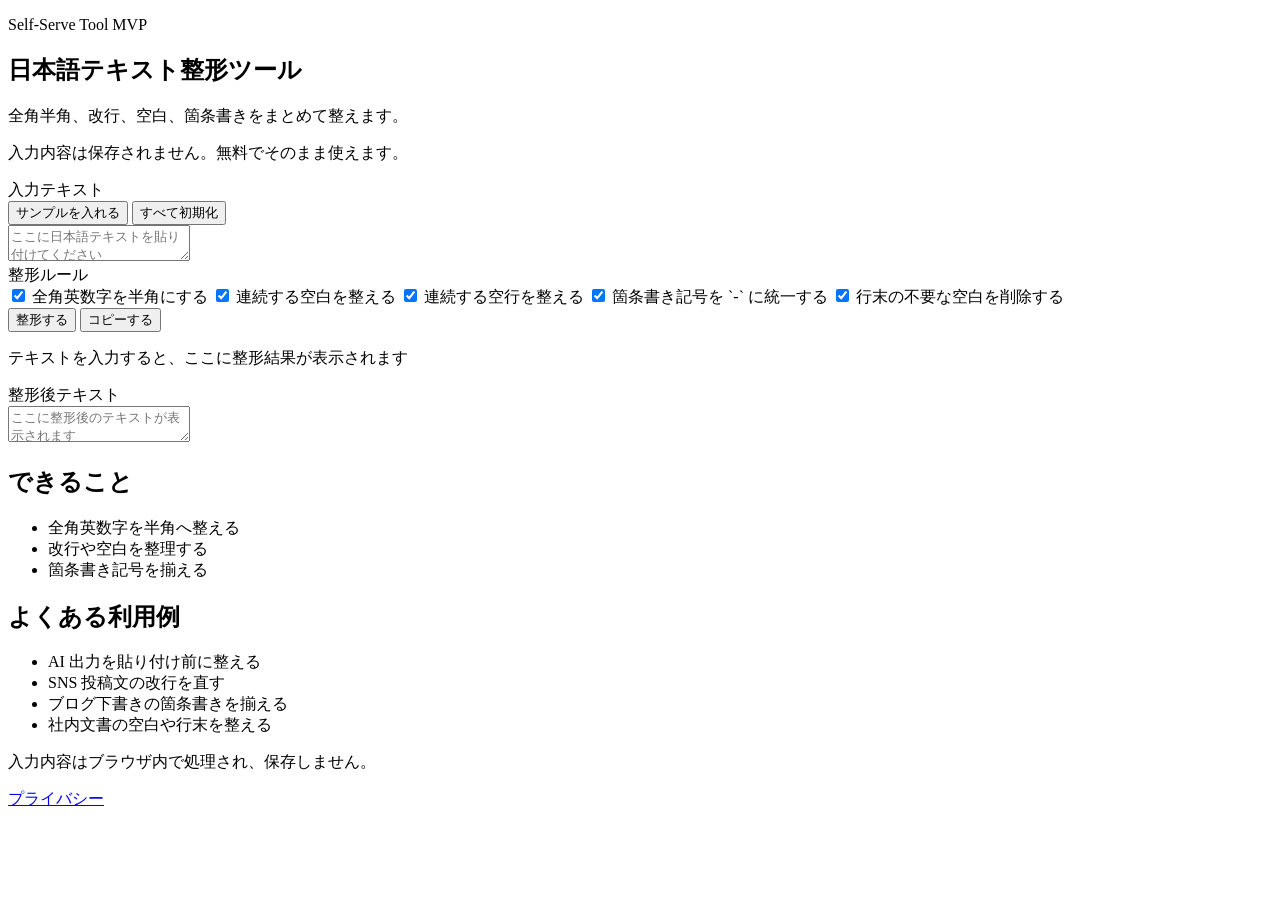
==== index.html @ af963721 "Add site files" ====
<!DOCTYPE html>
<html lang="ja">
  <head>
    <meta charset="UTF-8" />
    <meta name="viewport" content="width=device-width, initial-scale=1.0" />
    <title>日本語テキスト整形ツール</title>
    <meta
      name="description"
      content="全角半角、改行、空白、箇条書きをまとめて整える日本語テキスト整形ツールです。"
    />
    <meta name="robots" content="index,follow" />
    <meta name="theme-color" content="#f4efe7" />
    <meta property="og:type" content="website" />
    <meta property="og:title" content="日本語テキスト整形ツール" />
    <meta
      property="og:description"
      content="全角半角、改行、空白、箇条書きをまとめて整える日本語テキスト整形ツールです。"
    />
    <link rel="stylesheet" href="./styles.css" />
  </head>
  <body>
    <main class="page">
      <section class="hero">
        <p class="eyebrow">Self-Serve Tool MVP</p>
        <h1>日本語テキスト整形ツール</h1>
        <p class="lead">全角半角、改行、空白、箇条書きをまとめて整えます。</p>
        <p class="note">入力内容は保存されません。無料でそのまま使えます。</p>
      </section>

      <section class="workspace">
        <div class="panel">
          <div class="panel-header">
            <label for="inputText">入力テキスト</label>
            <div class="header-actions">
              <button type="button" id="fillSampleButton" class="ghost">サンプルを入れる</button>
              <button type="button" id="resetButton" class="ghost">すべて初期化</button>
            </div>
          </div>
          <textarea
            id="inputText"
            placeholder="ここに日本語テキストを貼り付けてください"
            spellcheck="false"
          ></textarea>
        </div>

        <div class="panel controls-panel">
          <div class="panel-header">
            <span>整形ルール</span>
          </div>
          <div class="rule-list">
            <label><input type="checkbox" id="ruleFullWidth" checked /> 全角英数字を半角にする</label>
            <label><input type="checkbox" id="ruleSpaces" checked /> 連続する空白を整える</label>
            <label><input type="checkbox" id="ruleBlankLines" checked /> 連続する空行を整える</label>
            <label><input type="checkbox" id="ruleBullets" checked /> 箇条書き記号を `-` に統一する</label>
            <label><input type="checkbox" id="ruleTrimTrailing" checked /> 行末の不要な空白を削除する</label>
          </div>
          <div class="primary-actions">
            <button type="button" id="formatButton" class="primary">整形する</button>
            <button type="button" id="copyButton" class="secondary">コピーする</button>
          </div>
          <p id="statusMessage" class="status" aria-live="polite">
            テキストを入力すると、ここに整形結果が表示されます
          </p>
        </div>

        <div class="panel">
          <div class="panel-header">
            <label for="outputText">整形後テキスト</label>
          </div>
          <textarea
            id="outputText"
            placeholder="ここに整形後のテキストが表示されます"
            readonly
            spellcheck="false"
          ></textarea>
        </div>
      </section>

      <section class="info-grid">
        <article class="info-card">
          <h2>できること</h2>
          <ul>
            <li>全角英数字を半角へ整える</li>
            <li>改行や空白を整理する</li>
            <li>箇条書き記号を揃える</li>
          </ul>
        </article>

        <article class="info-card">
          <h2>よくある利用例</h2>
          <ul>
            <li>AI 出力を貼り付け前に整える</li>
            <li>SNS 投稿文の改行を直す</li>
            <li>ブログ下書きの箇条書きを揃える</li>
            <li>社内文書の空白や行末を整える</li>
          </ul>
        </article>
      </section>

      <footer class="site-footer">
        <p>入力内容はブラウザ内で処理され、保存しません。</p>
        <a href="./privacy.html">プライバシー</a>
      </footer>
    </main>

    <script src="./script.js"></script>
  </body>
</html>
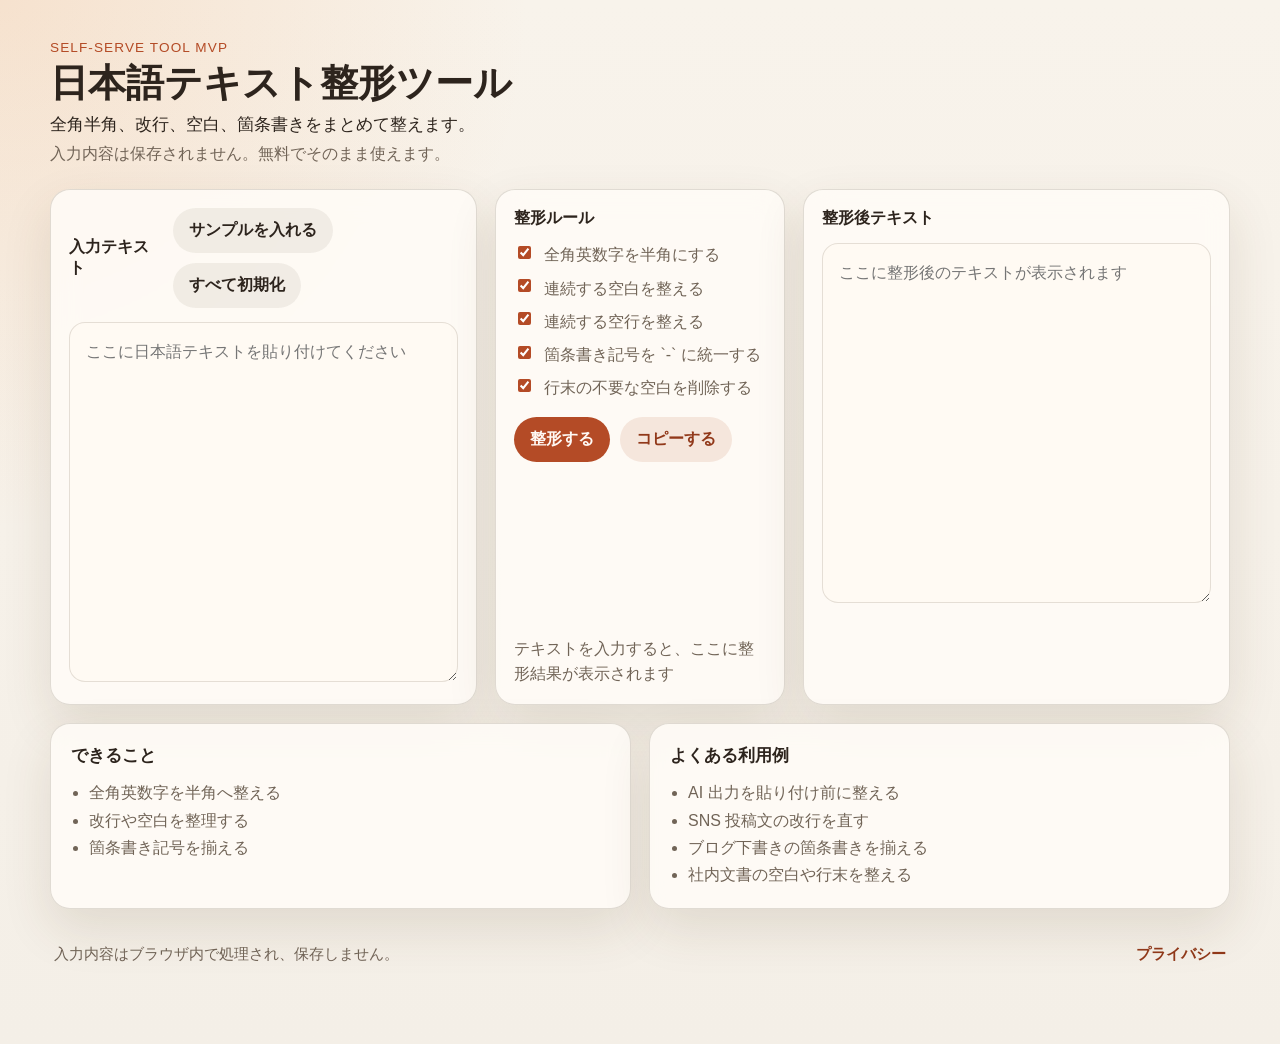
==== commit c5afc4d7: "Add Cloudflare Web Analytics beacon" ====
--- a/index.html
+++ b/index.html
@@ -104,5 +104,10 @@
     </main>
 
     <script src="./script.js"></script>
+    <script
+      defer
+      src="https://static.cloudflareinsights.com/beacon.min.js"
+      data-cf-beacon='{"token":"edd8185916dd4850abebc526f5f669e2"}'
+    ></script>
   </body>
 </html>
--- a/styles.css
+++ b/styles.css
@@ -0,0 +1,324 @@
+:root {
+  color-scheme: light;
+  --bg: #f4efe7;
+  --surface: rgba(255, 252, 247, 0.86);
+  --surface-strong: #fffaf3;
+  --line: rgba(92, 77, 58, 0.18);
+  --text: #2d241d;
+  --muted: #716457;
+  --accent: #b44b26;
+  --accent-strong: #91391a;
+  --shadow: 0 20px 50px rgba(86, 60, 28, 0.12);
+}
+
+* {
+  box-sizing: border-box;
+}
+
+body {
+  margin: 0;
+  min-height: 100vh;
+  font-family: "Hiragino Sans", "Noto Sans JP", sans-serif;
+  background:
+    radial-gradient(circle at top left, rgba(240, 175, 121, 0.25), transparent 32%),
+    linear-gradient(180deg, #f8f3eb 0%, var(--bg) 100%);
+  color: var(--text);
+}
+
+.page {
+  width: min(1180px, calc(100% - 32px));
+  margin: 0 auto;
+  padding: 40px 0 64px;
+}
+
+.hero {
+  margin-bottom: 24px;
+}
+
+.eyebrow {
+  margin: 0 0 8px;
+  font-size: 0.85rem;
+  letter-spacing: 0.08em;
+  text-transform: uppercase;
+  color: var(--accent);
+}
+
+h1 {
+  margin: 0 0 10px;
+  font-size: clamp(2rem, 3vw, 3.4rem);
+  line-height: 1.05;
+}
+
+.lead,
+.note {
+  margin: 0;
+  max-width: 720px;
+}
+
+.lead {
+  font-size: 1.05rem;
+  color: var(--text);
+}
+
+.note {
+  margin-top: 8px;
+  color: var(--muted);
+}
+
+.workspace {
+  display: grid;
+  grid-template-columns: minmax(0, 1.3fr) minmax(290px, 0.7fr) minmax(0, 1.3fr);
+  gap: 18px;
+}
+
+.panel,
+.info-card {
+  background: var(--surface);
+  backdrop-filter: blur(14px);
+  border: 1px solid var(--line);
+  border-radius: 20px;
+  box-shadow: var(--shadow);
+}
+
+.panel {
+  padding: 18px;
+}
+
+.panel-header {
+  display: flex;
+  align-items: center;
+  justify-content: space-between;
+  gap: 12px;
+  margin-bottom: 14px;
+  font-weight: 700;
+}
+
+.header-actions,
+.primary-actions {
+  display: flex;
+  flex-wrap: wrap;
+  gap: 10px;
+}
+
+textarea {
+  width: 100%;
+  min-height: 360px;
+  resize: vertical;
+  padding: 16px;
+  border: 1px solid rgba(92, 77, 58, 0.16);
+  border-radius: 16px;
+  background: var(--surface-strong);
+  color: var(--text);
+  font: inherit;
+  line-height: 1.65;
+}
+
+textarea:focus {
+  outline: 2px solid rgba(180, 75, 38, 0.28);
+  border-color: rgba(180, 75, 38, 0.35);
+}
+
+.controls-panel {
+  display: flex;
+  flex-direction: column;
+}
+
+.rule-list {
+  display: grid;
+  gap: 10px;
+  margin-bottom: 18px;
+  color: var(--muted);
+}
+
+.rule-list label {
+  display: flex;
+  align-items: flex-start;
+  gap: 10px;
+  line-height: 1.45;
+}
+
+input[type="checkbox"] {
+  margin-top: 0.2em;
+  accent-color: var(--accent);
+}
+
+button {
+  appearance: none;
+  border: 0;
+  border-radius: 999px;
+  padding: 12px 16px;
+  font: inherit;
+  font-weight: 700;
+  cursor: pointer;
+  transition: transform 120ms ease, opacity 120ms ease, background 120ms ease;
+}
+
+button:hover {
+  transform: translateY(-1px);
+}
+
+button:active {
+  transform: translateY(0);
+}
+
+.primary {
+  background: var(--accent);
+  color: #fff9f4;
+}
+
+.primary:hover {
+  background: var(--accent-strong);
+}
+
+.secondary {
+  background: rgba(180, 75, 38, 0.12);
+  color: var(--accent-strong);
+}
+
+.ghost {
+  background: rgba(92, 77, 58, 0.08);
+  color: var(--text);
+}
+
+.status {
+  margin: auto 0 0;
+  padding-top: 18px;
+  color: var(--muted);
+  line-height: 1.55;
+  min-height: 48px;
+}
+
+.status.error {
+  color: #9d2e1e;
+}
+
+.status.success {
+  color: #266246;
+}
+
+.info-grid {
+  display: grid;
+  grid-template-columns: repeat(2, minmax(0, 1fr));
+  gap: 18px;
+  margin-top: 18px;
+}
+
+.info-card {
+  padding: 20px;
+}
+
+.info-card h2 {
+  margin: 0 0 12px;
+  font-size: 1.05rem;
+}
+
+.info-card ul {
+  margin: 0;
+  padding-left: 18px;
+  color: var(--muted);
+  line-height: 1.7;
+}
+
+.site-footer {
+  display: flex;
+  justify-content: space-between;
+  align-items: center;
+  gap: 12px;
+  margin-top: 20px;
+  padding: 0 4px;
+  color: var(--muted);
+  font-size: 0.95rem;
+}
+
+.site-footer a {
+  color: var(--accent-strong);
+  font-weight: 700;
+  text-decoration: none;
+}
+
+.site-footer a:hover {
+  text-decoration: underline;
+}
+
+.hero-narrow {
+  max-width: 760px;
+}
+
+.single-column {
+  grid-template-columns: 1fr;
+}
+
+.prose-card h2 {
+  margin-bottom: 10px;
+}
+
+@media (max-width: 1120px) {
+  .workspace {
+    grid-template-columns: 1fr;
+  }
+
+  textarea {
+    min-height: 240px;
+  }
+
+  .info-grid {
+    grid-template-columns: 1fr;
+  }
+}
+
+@media (max-width: 640px) {
+  .page {
+    width: min(100%, calc(100% - 20px));
+    padding: 28px 0 48px;
+  }
+
+  h1 {
+    font-size: clamp(1.75rem, 7.2vw, 2.15rem);
+    line-height: 1.12;
+    letter-spacing: -0.02em;
+  }
+
+  .lead {
+    font-size: 0.98rem;
+    line-height: 1.6;
+  }
+
+  .panel,
+  .info-card {
+    border-radius: 18px;
+  }
+
+  .panel {
+    padding: 16px;
+  }
+
+  .site-footer {
+    flex-direction: column;
+    align-items: flex-start;
+  }
+
+  .panel-header {
+    flex-direction: column;
+    align-items: flex-start;
+  }
+
+  .panel-header label,
+  .panel-header span {
+    width: 100%;
+  }
+
+  .header-actions,
+  .primary-actions {
+    width: 100%;
+  }
+
+  .header-actions button,
+  .primary-actions button {
+    flex: 1 1 100%;
+  }
+
+  textarea {
+    min-height: 220px;
+    padding: 14px;
+  }
+}
